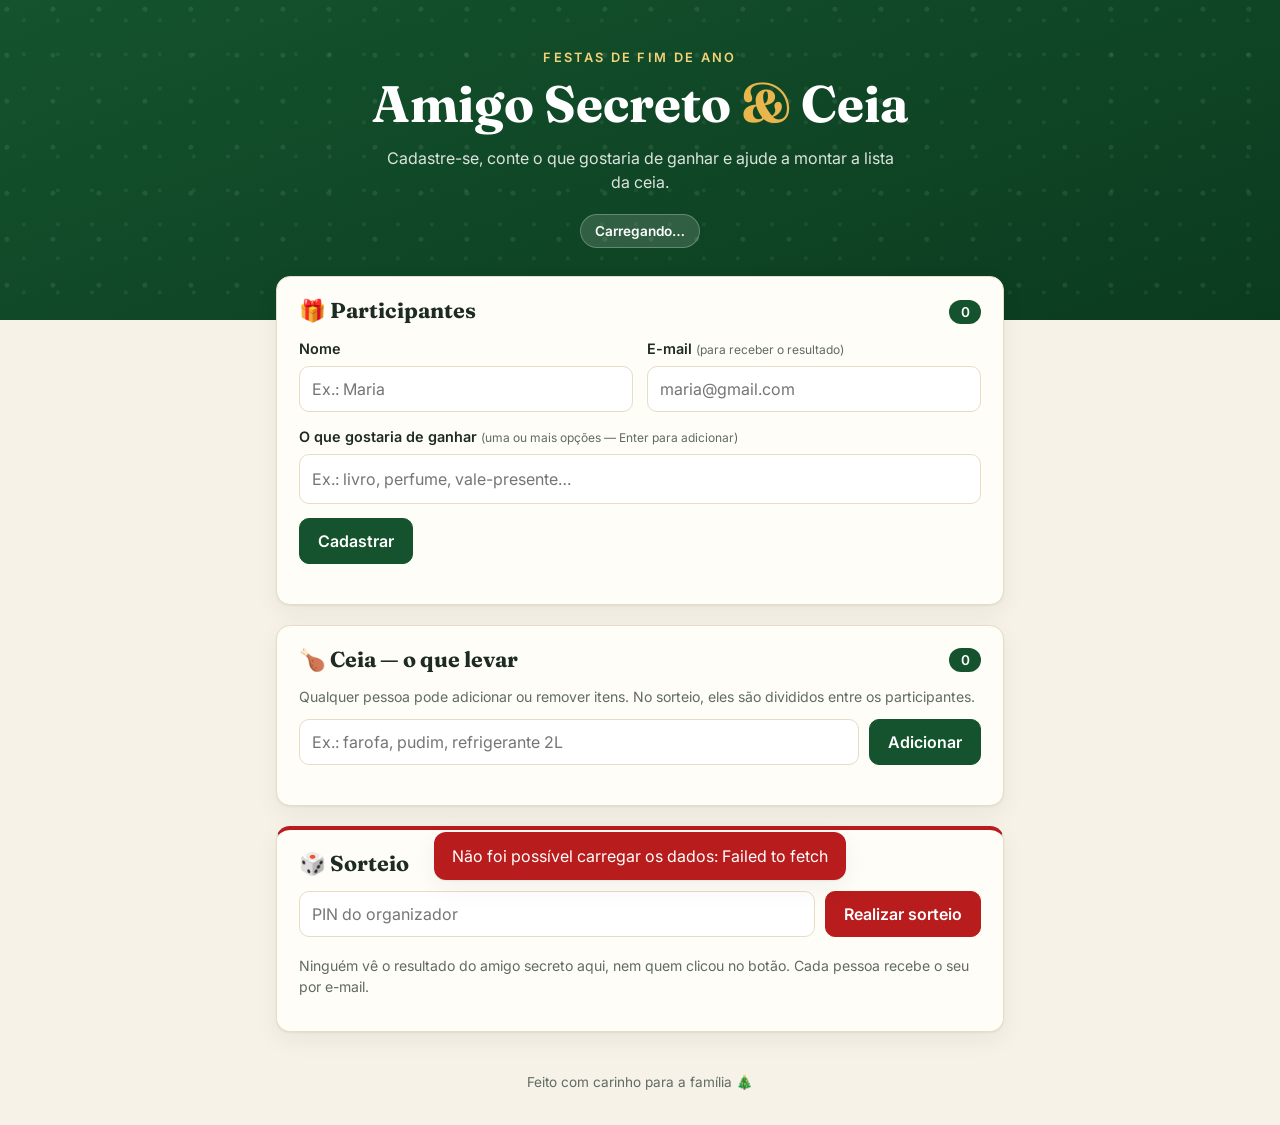
==== index.html @ 9e3705d8 "Adiciona pagina do amigo secreto e ceia com backend Apps Script" ====
<!doctype html>
<html lang="pt-BR">
<head>
  <meta charset="utf-8">
  <meta name="viewport" content="width=device-width, initial-scale=1">
  <title>Amigo Secreto & Ceia</title>
  <link rel="preconnect" href="https://fonts.googleapis.com">
  <link rel="preconnect" href="https://fonts.gstatic.com" crossorigin>
  <link href="https://fonts.googleapis.com/css2?family=Fraunces:opsz,wght@9..144,600;9..144,700&family=Inter:wght@400;500;600&display=swap" rel="stylesheet">
  <link rel="stylesheet" href="style.css">
</head>
<body>
  <header class="topo">
    <div class="topo__conteudo">
      <p class="topo__sobre" id="evento">Festas de Fim de Ano</p>
      <h1>Amigo Secreto <span>&</span> Ceia</h1>
      <p class="topo__sub">Cadastre-se, conte o que gostaria de ganhar e ajude a montar a lista da ceia.</p>
      <span id="status" class="status">Carregando…</span>
    </div>
  </header>

  <main class="conteudo">
    <div id="aviso-demo" class="aviso" hidden>
      <strong>Modo demonstração.</strong> Os dados ficam só neste navegador e nenhum e-mail é enviado
      (o resultado aparece no console). PIN de teste: <code>1234</code>.
      Para usar de verdade, configure a <code>API_URL</code> em <code>app.js</code> (veja o README).
    </div>

    <section class="cartao">
      <div class="cartao__cabeca">
        <h2>🎁 Participantes</h2>
        <span class="contador" id="cont-participantes">0</span>
      </div>

      <form id="form-participante" class="form so-aberto">
        <div class="form__grade">
          <label class="campo">
            <span class="campo__rotulo">Nome</span>
            <input name="nome" required maxlength="60" autocomplete="name" placeholder="Ex.: Maria">
          </label>
          <label class="campo">
            <span class="campo__rotulo">E-mail <small>(para receber o resultado)</small></span>
            <input name="email" type="email" required maxlength="120" autocomplete="email" placeholder="maria@gmail.com">
          </label>
        </div>
        <div class="campo">
          <span class="campo__rotulo">O que gostaria de ganhar <small>(uma ou mais opções — Enter para adicionar)</small></span>
          <div class="tags" id="tags-desejos">
            <input id="input-desejo" maxlength="100" placeholder="Ex.: livro, perfume, vale-presente…" aria-label="Adicionar desejo">
          </div>
        </div>
        <button class="btn btn--primario" type="submit">Cadastrar</button>
      </form>

      <ul id="lista-participantes" class="lista"></ul>
    </section>

    <section class="cartao">
      <div class="cartao__cabeca">
        <h2>🍗 Ceia — o que levar</h2>
        <span class="contador" id="cont-alimentos">0</span>
      </div>
      <p class="dica so-aberto">Qualquer pessoa pode adicionar ou remover itens. No sorteio, eles são divididos entre os participantes.</p>

      <form id="form-alimento" class="form form--linha so-aberto">
        <input name="item" required maxlength="80" placeholder="Ex.: farofa, pudim, refrigerante 2L" aria-label="Alimento">
        <button class="btn btn--primario" type="submit">Adicionar</button>
      </form>

      <ul id="lista-alimentos" class="lista lista--chips"></ul>
      <div id="divisao-alimentos" class="divisao" hidden></div>
    </section>

    <section class="cartao cartao--sorteio">
      <div class="cartao__cabeca"><h2>🎲 Sorteio</h2></div>

      <div id="sorteio-aberto">
        <p id="resumo-sorteio" class="resumo"></p>
        <form id="form-sortear" class="form form--linha">
          <input name="pin" type="password" required autocomplete="off" placeholder="PIN do organizador" aria-label="PIN do organizador">
          <button class="btn btn--festa" type="submit">Realizar sorteio</button>
        </form>
        <p class="dica">Ninguém vê o resultado do amigo secreto aqui, nem quem clicou no botão. Cada pessoa recebe o seu por e-mail.</p>
      </div>

      <div id="sorteio-feito" hidden>
        <p class="resumo">✅ Sorteio realizado em <strong id="data-sorteio"></strong>. Cada participante recebeu um e-mail com o seu amigo secreto e o que levar para a ceia.</p>

        <h3>Não recebeu ou apagou o e-mail?</h3>
        <p class="dica">Confira também a caixa de spam. Ou peça para reenviar:</p>
        <form id="form-reenviar" class="form form--linha">
          <input name="email" type="email" required placeholder="Seu e-mail cadastrado" aria-label="Seu e-mail cadastrado">
          <button class="btn" type="submit">Reenviar meu resultado</button>
        </form>

        <details class="organizador">
          <summary>Área do organizador</summary>
          <p class="dica">Desfazer o sorteio reabre o cadastro. Um novo sorteio enviará novos e-mails para todos.</p>
          <form id="form-desfazer" class="form form--linha">
            <input name="pin" type="password" required autocomplete="off" placeholder="PIN do organizador" aria-label="PIN do organizador">
            <button class="btn btn--perigo" type="submit">Desfazer sorteio</button>
          </form>
        </details>
      </div>
    </section>
  </main>

  <footer class="rodape">Feito com carinho para a família 🎄</footer>
  <div id="toast" class="toast" role="status" aria-live="polite"></div>

  <script src="app.js"></script>
</body>
</html>
---- style.css ----
:root {
  --verde: #14532d;
  --verde-escuro: #0b3b1f;
  --vermelho: #b91c1c;
  --vermelho-escuro: #991b1b;
  --dourado: #e8b64c;
  --dourado-claro: #f5d27a;
  --fundo: #f7f2e8;
  --cartao: #fffdf8;
  --borda: #e7dcc6;
  --texto: #1d2b22;
  --texto-suave: #5f6b63;
  --chip: #f1e9d8;
  --raio: 14px;
  --sombra: 0 1px 2px rgba(20, 40, 25, .06), 0 8px 24px rgba(20, 40, 25, .06);
}

* { box-sizing: border-box; }
[hidden] { display: none !important; }

body {
  margin: 0;
  font-family: Inter, system-ui, -apple-system, "Segoe UI", sans-serif;
  color: var(--texto);
  background: var(--fundo);
  line-height: 1.5;
}

h1, h2, h3 { font-family: Fraunces, Georgia, serif; line-height: 1.15; margin: 0; }

/* ===== Topo ===== */
.topo {
  background:
    radial-gradient(circle at 15% 20%, rgba(255,255,255,.08) 0 2px, transparent 3px) 0 0 / 46px 46px,
    radial-gradient(circle at 70% 60%, rgba(255,255,255,.06) 0 1.5px, transparent 2.5px) 0 0 / 34px 34px,
    linear-gradient(160deg, var(--verde) 0%, var(--verde-escuro) 100%);
  color: #fff;
  padding: 48px 16px 72px;
  text-align: center;
}
.topo__conteudo { max-width: 720px; margin: 0 auto; }
.topo__sobre {
  margin: 0 0 8px;
  color: var(--dourado-claro);
  text-transform: uppercase;
  letter-spacing: .18em;
  font-size: .8rem;
  font-weight: 600;
}
.topo h1 { font-size: clamp(2rem, 6vw, 3.2rem); }
.topo h1 span { color: var(--dourado); }
.topo__sub { margin: 12px auto 20px; max-width: 520px; color: rgba(255,255,255,.85); }

.status {
  display: inline-block;
  padding: 6px 14px;
  border-radius: 999px;
  font-size: .85rem;
  font-weight: 600;
  background: rgba(255,255,255,.14);
  border: 1px solid rgba(255,255,255,.25);
}
.status--aberto { background: rgba(232,182,76,.2); border-color: var(--dourado); color: var(--dourado-claro); }
.status--sorteado { background: var(--dourado); border-color: var(--dourado); color: var(--verde-escuro); }

/* ===== Layout ===== */
.conteudo {
  max-width: 760px;
  margin: -44px auto 0;
  padding: 0 16px 32px;
  display: grid;
  gap: 20px;
}

.cartao {
  background: var(--cartao);
  border: 1px solid var(--borda);
  border-radius: var(--raio);
  box-shadow: var(--sombra);
  padding: 22px;
  min-width: 0;
}
.cartao--sorteio { border-top: 4px solid var(--vermelho); }
.cartao__cabeca { display: flex; align-items: center; justify-content: space-between; gap: 12px; margin-bottom: 14px; }
.cartao h2 { font-size: 1.35rem; }
.cartao h3 { font-size: 1.05rem; margin: 20px 0 4px; }

.contador {
  min-width: 32px;
  padding: 2px 10px;
  border-radius: 999px;
  background: var(--verde);
  color: #fff;
  font-weight: 600;
  font-size: .85rem;
  text-align: center;
}

.aviso {
  background: #fff7e0;
  border: 1px solid var(--dourado);
  border-radius: var(--raio);
  padding: 12px 16px;
  font-size: .9rem;
}
.aviso code, .dica code { background: var(--chip); padding: 1px 5px; border-radius: 4px; }

.dica { color: var(--texto-suave); font-size: .88rem; margin: 6px 0 12px; }
.resumo { margin: 0 0 14px; }

/* ===== Formulários ===== */
.form { display: grid; gap: 14px; margin-bottom: 18px; }
.form__grade { display: grid; gap: 14px; grid-template-columns: repeat(auto-fit, minmax(220px, 1fr)); }
.form--linha { display: flex; gap: 10px; flex-wrap: wrap; }
.form--linha input { flex: 1 1 200px; }

.campo { display: grid; gap: 6px; min-width: 0; }
.campo__rotulo { font-weight: 600; font-size: .9rem; }
.campo__rotulo small { font-weight: 400; color: var(--texto-suave); }

input {
  font: inherit;
  width: 100%;
  min-width: 0;
  padding: 10px 12px;
  border: 1px solid var(--borda);
  border-radius: 10px;
  background: #fff;
  color: var(--texto);
}
input:focus { outline: 2px solid var(--dourado); outline-offset: 1px; border-color: var(--dourado); }

.tags {
  display: flex;
  flex-wrap: wrap;
  gap: 6px;
  padding: 6px;
  border: 1px solid var(--borda);
  border-radius: 10px;
  background: #fff;
  cursor: text;
}
.tags:focus-within { outline: 2px solid var(--dourado); outline-offset: 1px; border-color: var(--dourado); }
.tags input { border: 0; outline: 0; flex: 1 1 160px; padding: 6px; }
.tags input:focus { outline: 0; }

.chip {
  display: inline-flex;
  align-items: center;
  gap: 4px;
  padding: 4px 10px;
  border-radius: 999px;
  background: var(--chip);
  font-size: .85rem;
  max-width: 100%;
  overflow-wrap: anywhere;
}
.chip button {
  border: 0;
  background: none;
  cursor: pointer;
  color: var(--texto-suave);
  font-size: 1rem;
  line-height: 1;
  padding: 0 2px;
}
.chip button:hover { color: var(--vermelho); }

.btn {
  font: inherit;
  font-weight: 600;
  padding: 10px 18px;
  border-radius: 10px;
  border: 1px solid var(--borda);
  background: #fff;
  color: var(--texto);
  cursor: pointer;
  transition: transform .08s, background .15s;
}
.btn:hover { background: var(--chip); }
.btn:active { transform: translateY(1px); }
.btn:disabled { opacity: .55; cursor: wait; }
.btn--primario { background: var(--verde); border-color: var(--verde); color: #fff; justify-self: start; }
.btn--primario:hover { background: var(--verde-escuro); }
.btn--festa { background: var(--vermelho); border-color: var(--vermelho); color: #fff; }
.btn--festa:hover { background: var(--vermelho-escuro); }
.btn--perigo { color: var(--vermelho); border-color: #f0c4c4; }

/* ===== Listas ===== */
.lista { list-style: none; margin: 0; padding: 0; display: grid; gap: 10px; }
.lista__vazia { color: var(--texto-suave); font-style: italic; }

.pessoa {
  display: flex;
  gap: 12px;
  align-items: flex-start;
  padding: 12px;
  border: 1px solid var(--borda);
  border-radius: 12px;
  background: #fff;
}
.pessoa__avatar {
  flex: 0 0 40px;
  height: 40px;
  border-radius: 50%;
  display: grid;
  place-items: center;
  background: var(--verde);
  color: var(--dourado-claro);
  font-family: Fraunces, Georgia, serif;
  font-weight: 700;
}
.pessoa__info { flex: 1; min-width: 0; }
.pessoa__nome { font-weight: 600; }
.pessoa__email { color: var(--texto-suave); font-size: .82rem; }
.pessoa__desejos { display: flex; flex-wrap: wrap; gap: 6px; margin-top: 8px; }

.remover {
  border: 0;
  background: none;
  color: var(--texto-suave);
  cursor: pointer;
  font-size: 1.1rem;
  padding: 4px 6px;
  border-radius: 6px;
}
.remover:hover { color: var(--vermelho); background: #fdecec; }

.lista--chips { display: flex; flex-wrap: wrap; gap: 8px; }
.lista--chips .chip { padding: 6px 12px; font-size: .9rem; }

.divisao { display: grid; gap: 10px; grid-template-columns: repeat(auto-fill, minmax(200px, 1fr)); }
.divisao__pessoa { padding: 12px; border: 1px solid var(--borda); border-radius: 12px; background: #fff; }
.divisao__pessoa strong { display: block; margin-bottom: 4px; }
.divisao__pessoa ul { margin: 0; padding-left: 18px; }
.divisao__pessoa .vazio { color: var(--texto-suave); font-size: .88rem; }

.organizador { margin-top: 22px; border-top: 1px dashed var(--borda); padding-top: 12px; }
.organizador summary { cursor: pointer; color: var(--texto-suave); font-weight: 600; font-size: .9rem; }

.rodape { text-align: center; color: var(--texto-suave); font-size: .85rem; padding: 8px 16px 32px; }

/* ===== Toast ===== */
.toast {
  position: fixed;
  left: 50%;
  bottom: 20px;
  transform: translate(-50%, 140%);
  max-width: calc(100% - 32px);
  padding: 12px 18px;
  border-radius: 12px;
  background: var(--verde-escuro);
  color: #fff;
  box-shadow: var(--sombra);
  transition: transform .25s ease;
  z-index: 10;
}
.toast--visivel { transform: translate(-50%, 0); }
.toast--erro { background: var(--vermelho); }

.sorteado .so-aberto { display: none; }

@media (max-width: 480px) {
  .cartao { padding: 18px 16px; }
  .form--linha .btn { flex: 1 1 100%; }
}
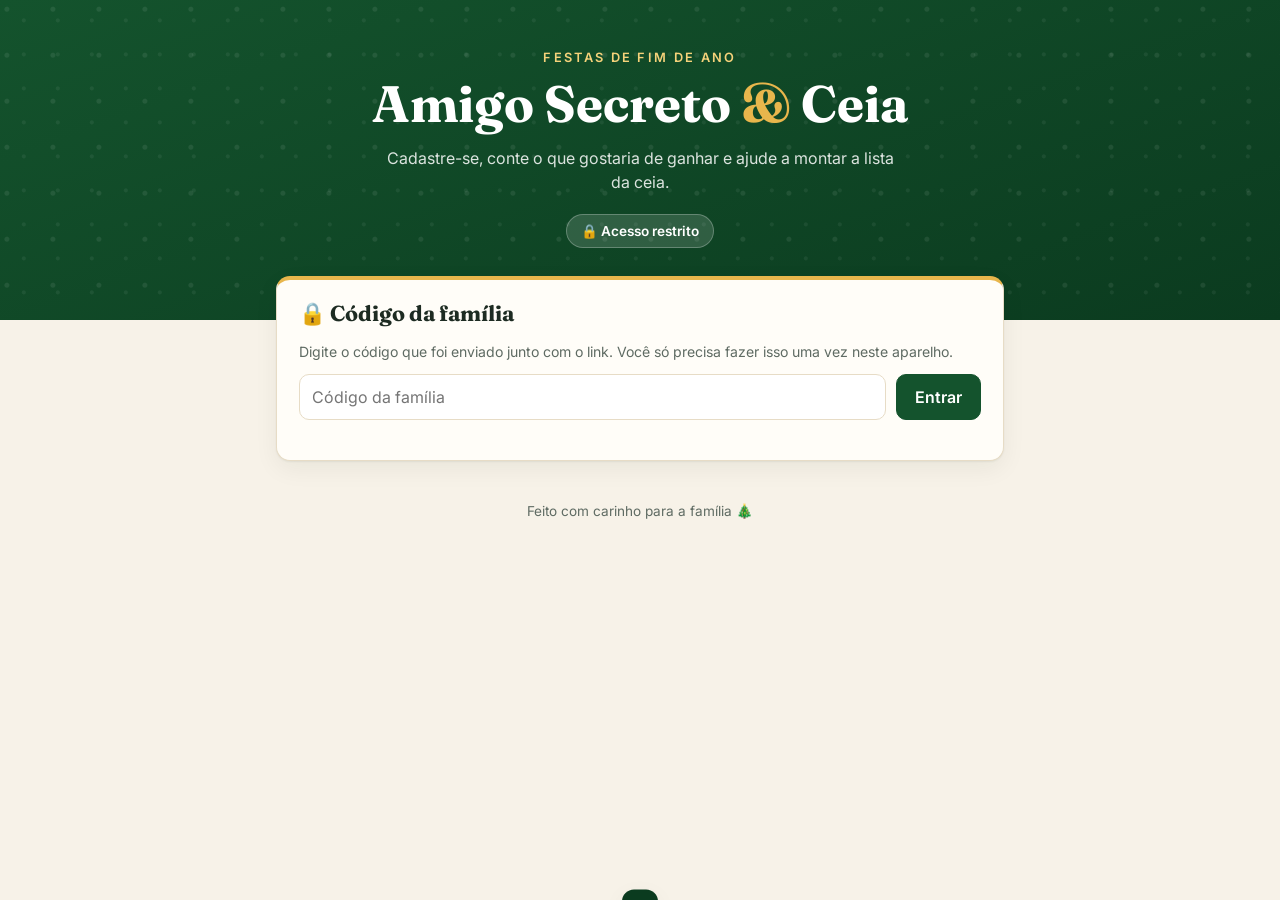
==== commit f31889c9: "Adiciona codigo da familia, bloqueio de PIN e limite de reenvio" ====
--- a/index.html
+++ b/index.html
@@ -25,6 +25,15 @@
       (o resultado aparece no console). PIN de teste: <code>1234</code>.
       Para usar de verdade, configure a <code>API_URL</code> em <code>app.js</code> (veja o README).
     </div>
+
+    <section class="cartao portao">
+      <div class="cartao__cabeca"><h2>🔒 Código da família</h2></div>
+      <p class="dica">Digite o código que foi enviado junto com o link. Você só precisa fazer isso uma vez neste aparelho.</p>
+      <form id="form-portao" class="form form--linha">
+        <input name="codigo" required autocomplete="off" autocapitalize="off" spellcheck="false" placeholder="Código da família" aria-label="Código da família">
+        <button class="btn btn--primario" type="submit">Entrar</button>
+      </form>
+    </section>
 
     <section class="cartao">
       <div class="cartao__cabeca">
--- a/style.css
+++ b/style.css
@@ -260,6 +260,11 @@
 
 .sorteado .so-aberto { display: none; }
 
+/* Sem o código da família, só a tela de entrada aparece. */
+body:not(.bloqueado) .portao,
+.bloqueado .cartao:not(.portao) { display: none; }
+.portao { border-top: 4px solid var(--dourado); }
+
 @media (max-width: 480px) {
   .cartao { padding: 18px 16px; }
   .form--linha .btn { flex: 1 1 100%; }
